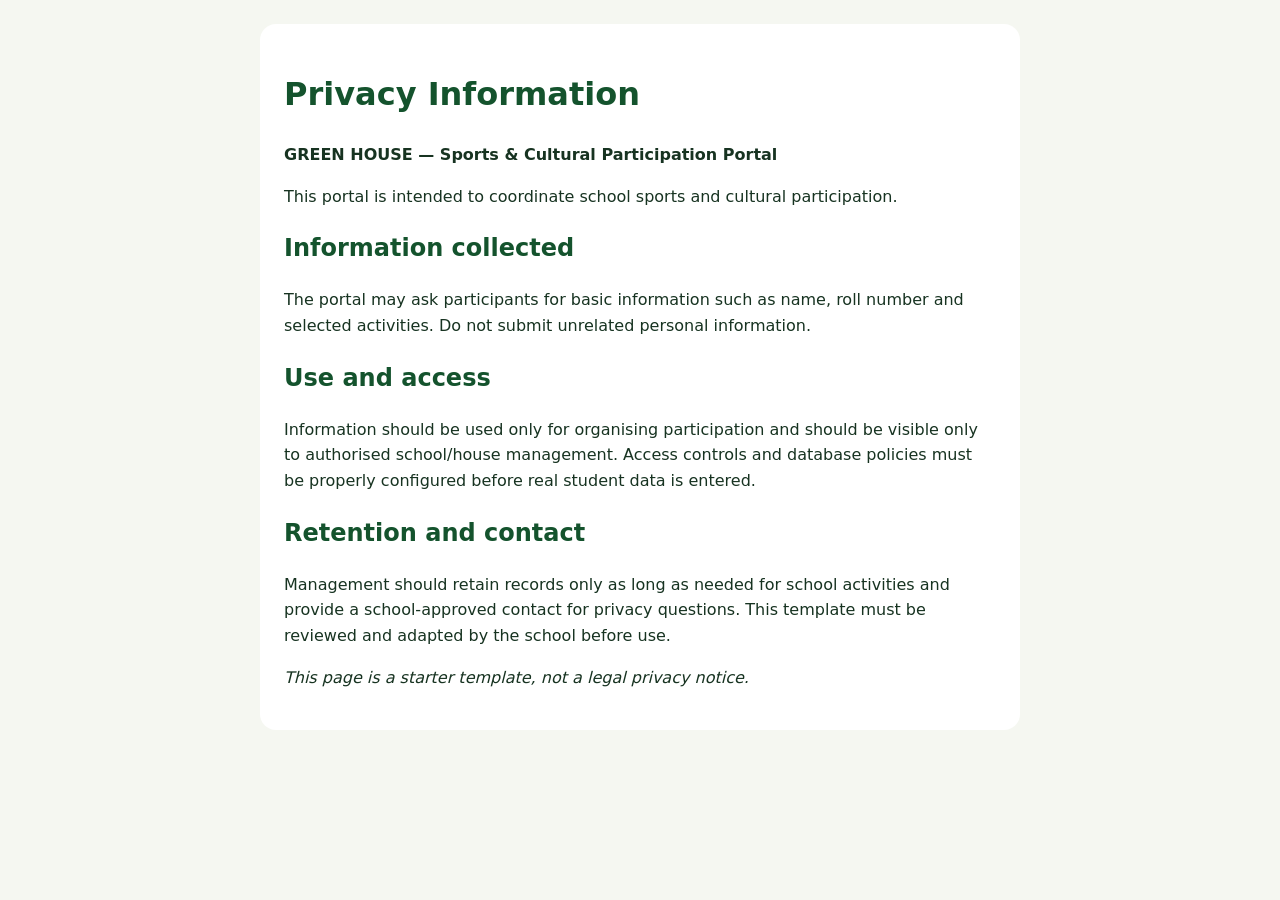
==== privacy.html @ 99b89cd7 "Add files via upload" ====
<!doctype html>
<html lang="en"><head><meta charset="utf-8"><meta name="viewport" content="width=device-width,initial-scale=1"><meta name="theme-color" content="#14532d"><title>Privacy | Green House Portal</title><link rel="icon" href="favicon.svg"><style>body{font-family:system-ui,sans-serif;max-width:760px;margin:auto;padding:24px;line-height:1.6;color:#173321;background:#f5f7f1}h1,h2{color:#14532d}main{background:white;padding:24px;border-radius:16px}</style></head>
<body><main><h1>Privacy Information</h1><p><strong>GREEN HOUSE — Sports &amp; Cultural Participation Portal</strong></p><p>This portal is intended to coordinate school sports and cultural participation.</p><h2>Information collected</h2><p>The portal may ask participants for basic information such as name, roll number and selected activities. Do not submit unrelated personal information.</p><h2>Use and access</h2><p>Information should be used only for organising participation and should be visible only to authorised school/house management. Access controls and database policies must be properly configured before real student data is entered.</p><h2>Retention and contact</h2><p>Management should retain records only as long as needed for school activities and provide a school-approved contact for privacy questions. This template must be reviewed and adapted by the school before use.</p><p><em>This page is a starter template, not a legal privacy notice.</em></p></main></body></html>
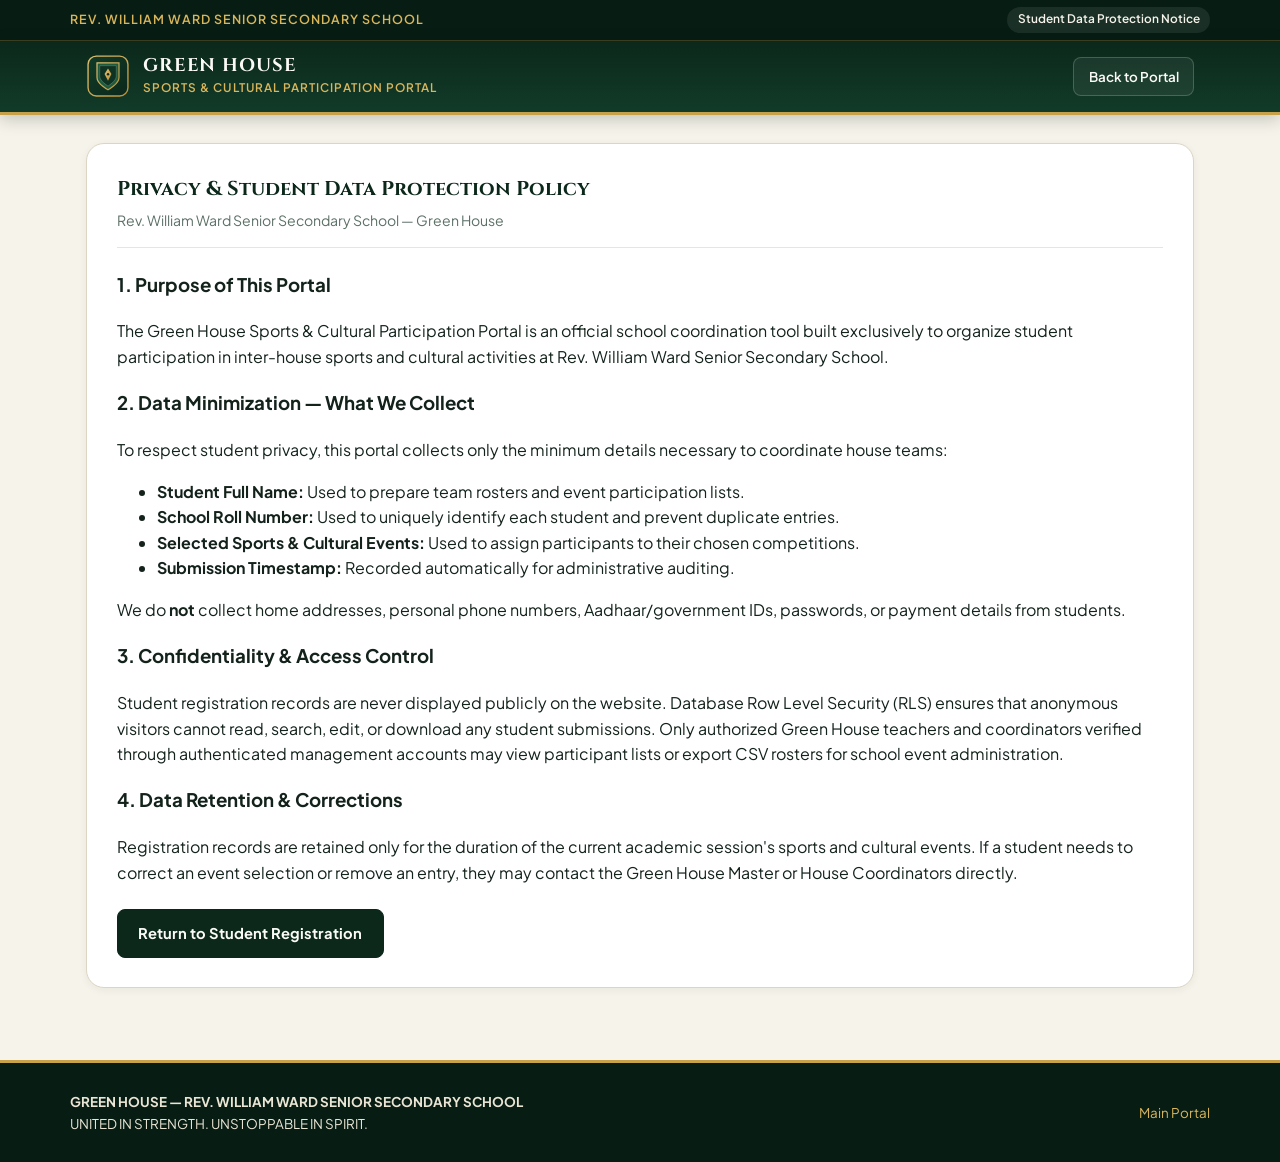
==== commit c4da4798: "Add files via upload" ====
--- a/privacy.html
+++ b/privacy.html
@@ -1,3 +1,94 @@
-<!doctype html>
-<html lang="en"><head><meta charset="utf-8"><meta name="viewport" content="width=device-width,initial-scale=1"><meta name="theme-color" content="#14532d"><title>Privacy | Green House Portal</title><link rel="icon" href="favicon.svg"><style>body{font-family:system-ui,sans-serif;max-width:760px;margin:auto;padding:24px;line-height:1.6;color:#173321;background:#f5f7f1}h1,h2{color:#14532d}main{background:white;padding:24px;border-radius:16px}</style></head>
-<body><main><h1>Privacy Information</h1><p><strong>GREEN HOUSE — Sports &amp; Cultural Participation Portal</strong></p><p>This portal is intended to coordinate school sports and cultural participation.</p><h2>Information collected</h2><p>The portal may ask participants for basic information such as name, roll number and selected activities. Do not submit unrelated personal information.</p><h2>Use and access</h2><p>Information should be used only for organising participation and should be visible only to authorised school/house management. Access controls and database policies must be properly configured before real student data is entered.</p><h2>Retention and contact</h2><p>Management should retain records only as long as needed for school activities and provide a school-approved contact for privacy questions. This template must be reviewed and adapted by the school before use.</p><p><em>This page is a starter template, not a legal privacy notice.</em></p></main></body></html>
+<!DOCTYPE html>
+<html lang="en">
+<head>
+  <meta charset="UTF-8" />
+  <meta name="viewport" content="width=device-width, initial-scale=1.0" />
+  <meta name="theme-color" content="#0B281B" />
+  <title>Privacy Policy — GREEN HOUSE Participation Portal</title>
+  <link rel="icon" type="image/svg+xml" href="./favicon.svg" />
+  <link rel="manifest" href="./manifest.json" />
+  <link rel="preconnect" href="https://fonts.googleapis.com" />
+  <link rel="preconnect" href="https://fonts.gstatic.com" crossorigin />
+  <link href="https://fonts.googleapis.com/css2?family=Cinzel:wght@600;700&family=Plus+Jakarta+Sans:wght@400;500;600;700&display=swap" rel="stylesheet" />
+  <link rel="stylesheet" href="./styles.css" />
+</head>
+<body>
+  <div class="top-banner">
+    <div class="top-banner-inner">
+      <span class="school-tag">REV. WILLIAM WARD SENIOR SECONDARY SCHOOL</span>
+      <span class="connection-pill">Student Data Protection Notice</span>
+    </div>
+  </div>
+
+  <header class="site-header">
+    <div class="header-inner">
+      <a href="./index.html" class="brand">
+        <img src="./favicon.svg" alt="Green House Emblem" class="brand-crest" width="44" height="44" />
+        <div>
+          <p class="brand-title">GREEN HOUSE</p>
+          <p class="brand-subtitle">Sports &amp; Cultural Participation Portal</p>
+        </div>
+      </a>
+      <nav class="main-nav">
+        <a href="./index.html" class="nav-btn">Back to Portal</a>
+      </nav>
+    </div>
+  </header>
+
+  <main class="main-content">
+    <article class="card">
+      <div class="card-header">
+        <div>
+          <h1 class="card-title">Privacy &amp; Student Data Protection Policy</h1>
+          <p class="card-subtitle">Rev. William Ward Senior Secondary School — Green House</p>
+        </div>
+      </div>
+
+      <h3>1. Purpose of This Portal</h3>
+      <p>
+        The Green House Sports &amp; Cultural Participation Portal is an official school coordination tool built exclusively to organize student participation in inter-house sports and cultural activities at Rev. William Ward Senior Secondary School.
+      </p>
+
+      <h3>2. Data Minimization — What We Collect</h3>
+      <p>
+        To respect student privacy, this portal collects only the minimum details necessary to coordinate house teams:
+      </p>
+      <ul>
+        <li><strong>Student Full Name:</strong> Used to prepare team rosters and event participation lists.</li>
+        <li><strong>School Roll Number:</strong> Used to uniquely identify each student and prevent duplicate entries.</li>
+        <li><strong>Selected Sports &amp; Cultural Events:</strong> Used to assign participants to their chosen competitions.</li>
+        <li><strong>Submission Timestamp:</strong> Recorded automatically for administrative auditing.</li>
+      </ul>
+      <p>
+        We do <strong>not</strong> collect home addresses, personal phone numbers, Aadhaar/government IDs, passwords, or payment details from students.
+      </p>
+
+      <h3>3. Confidentiality &amp; Access Control</h3>
+      <p>
+        Student registration records are never displayed publicly on the website. Database Row Level Security (RLS) ensures that anonymous visitors cannot read, search, edit, or download any student submissions. Only authorized Green House teachers and coordinators verified through authenticated management accounts may view participant lists or export CSV rosters for school event administration.
+      </p>
+
+      <h3>4. Data Retention &amp; Corrections</h3>
+      <p>
+        Registration records are retained only for the duration of the current academic session's sports and cultural events. If a student needs to correct an event selection or remove an entry, they may contact the Green House Master or House Coordinators directly.
+      </p>
+
+      <div class="form-actions">
+        <a href="./index.html" class="btn btn-primary">Return to Student Registration</a>
+      </div>
+    </article>
+  </main>
+
+  <footer class="site-footer">
+    <div class="footer-inner">
+      <div>
+        <strong>GREEN HOUSE — REV. WILLIAM WARD SENIOR SECONDARY SCHOOL</strong><br />
+        <span>UNITED IN STRENGTH. UNSTOPPABLE IN SPIRIT.</span>
+      </div>
+      <div class="footer-links">
+        <a href="./index.html">Main Portal</a>
+      </div>
+    </div>
+  </footer>
+</body>
+</html>
--- a/styles.css
+++ b/styles.css
@@ -0,0 +1,943 @@
+:root {
+  --forest-950: #071d14;
+  --forest-900: #0b281b;
+  --forest-800: #123b29;
+  --emerald-700: #1e5a3e;
+  --emerald-600: #28724f;
+  --emerald-100: #e6f1eb;
+  --cream-50: #fbfaf6;
+  --cream-100: #f6f3ea;
+  --cream-200: #ebe5d5;
+  --white: #ffffff;
+  --gold-500: #c8a24a;
+  --gold-400: #d9b65b;
+  --gold-700: #8a6b22;
+  --gold-100: #faf3e1;
+  --ink-900: #13221b;
+  --ink-700: #33473d;
+  --ink-500: #5c7066;
+  --border-light: #dcd5c4;
+  --danger-700: #9f2d2d;
+  --danger-100: #fdecec;
+  --success-700: #1a6640;
+  --success-100: #e4f5ec;
+  --warn-700: #8c5c12;
+  --warn-100: #fef5e4;
+  --radius-sm: 8px;
+  --radius-md: 12px;
+  --radius-lg: 18px;
+  --shadow-sm: 0 2px 8px rgba(11, 40, 27, 0.06);
+  --shadow-md: 0 10px 28px rgba(11, 40, 27, 0.10);
+  --font-display: "Cinzel", "Georgia", "Times New Roman", serif;
+  --font-sans: "Plus Jakarta Sans", -apple-system, BlinkMacSystemFont, "Segoe UI", Roboto, sans-serif;
+}
+
+*,
+*::before,
+*::after {
+  box-sizing: border-box;
+}
+
+html {
+  scroll-behavior: smooth;
+  -webkit-text-size-adjust: 100%;
+}
+
+body {
+  margin: 0;
+  font-family: var(--font-sans);
+  background-color: var(--cream-100);
+  color: var(--ink-900);
+  line-height: 1.6;
+  min-height: 100vh;
+  display: flex;
+  flex-direction: column;
+}
+
+a {
+  color: var(--emerald-700);
+  text-decoration: none;
+}
+
+a:hover {
+  text-decoration: underline;
+}
+
+/* Top Utility Strip */
+.top-banner {
+  background-color: var(--forest-950);
+  color: var(--cream-200);
+  font-size: 0.78rem;
+  padding: 0.45rem 1rem;
+  border-bottom: 1px solid rgba(200, 162, 74, 0.28);
+}
+
+.top-banner-inner {
+  max-width: 1140px;
+  margin: 0 auto;
+  display: flex;
+  flex-wrap: wrap;
+  align-items: center;
+  justify-content: space-between;
+  gap: 0.5rem;
+}
+
+.school-tag {
+  letter-spacing: 0.08em;
+  text-transform: uppercase;
+  font-weight: 600;
+  color: var(--gold-400);
+}
+
+.connection-pill {
+  display: inline-flex;
+  align-items: center;
+  gap: 0.4rem;
+  padding: 0.2rem 0.65rem;
+  border-radius: 999px;
+  font-size: 0.74rem;
+  font-weight: 600;
+  background: rgba(255, 255, 255, 0.08);
+  color: var(--cream-100);
+}
+
+.connection-pill .dot {
+  width: 8px;
+  height: 8px;
+  border-radius: 50%;
+  background-color: var(--gold-400);
+}
+
+.connection-pill.is-connected .dot {
+  background-color: #4ade80;
+}
+
+.connection-pill.is-error .dot {
+  background-color: #f87171;
+}
+
+/* Header & Navigation */
+.site-header {
+  background: linear-gradient(180deg, var(--forest-900) 0%, var(--forest-800) 100%);
+  color: var(--cream-50);
+  border-bottom: 3px solid var(--gold-500);
+  position: sticky;
+  top: 0;
+  z-index: 40;
+  box-shadow: 0 4px 16px rgba(7, 29, 20, 0.22);
+}
+
+.header-inner {
+  max-width: 1140px;
+  margin: 0 auto;
+  padding: 0.85rem 1rem;
+  display: flex;
+  flex-wrap: wrap;
+  align-items: center;
+  justify-content: space-between;
+  gap: 0.85rem;
+}
+
+.brand {
+  display: flex;
+  align-items: center;
+  gap: 0.8rem;
+  color: var(--cream-50);
+}
+
+.brand:hover {
+  text-decoration: none;
+}
+
+.brand-crest {
+  width: 44px;
+  height: 44px;
+  flex-shrink: 0;
+}
+
+.brand-title {
+  margin: 0;
+  font-family: var(--font-display);
+  font-size: 1.15rem;
+  font-weight: 700;
+  letter-spacing: 0.05em;
+  color: var(--cream-50);
+  line-height: 1.2;
+}
+
+.brand-subtitle {
+  margin: 0.1rem 0 0;
+  font-size: 0.74rem;
+  letter-spacing: 0.09em;
+  text-transform: uppercase;
+  color: var(--gold-400);
+  font-weight: 600;
+}
+
+.main-nav {
+  display: flex;
+  flex-wrap: wrap;
+  align-items: center;
+  gap: 0.45rem;
+}
+
+.nav-btn {
+  appearance: none;
+  border: 1px solid rgba(248, 246, 240, 0.2);
+  background: rgba(255, 255, 255, 0.06);
+  color: var(--cream-50);
+  font-family: var(--font-sans);
+  font-size: 0.84rem;
+  font-weight: 600;
+  padding: 0.5rem 0.9rem;
+  border-radius: var(--radius-sm);
+  cursor: pointer;
+  transition: background-color 0.15s ease, border-color 0.15s ease, color 0.15s ease;
+}
+
+.nav-btn:hover {
+  background: rgba(255, 255, 255, 0.14);
+  border-color: var(--gold-400);
+}
+
+.nav-btn.active {
+  background-color: var(--gold-500);
+  border-color: var(--gold-500);
+  color: var(--forest-950);
+}
+
+.nav-btn-install {
+  border-color: var(--gold-400);
+  color: var(--gold-400);
+}
+
+/* Hero Section */
+.hero {
+  background: radial-gradient(circle at top right, #1e5a3e 0%, #0b281b 70%);
+  color: var(--cream-50);
+  padding: 2.25rem 1rem 2.5rem;
+  border-bottom: 1px solid var(--border-light);
+}
+
+.hero-inner {
+  max-width: 1140px;
+  margin: 0 auto;
+  display: grid;
+  grid-template-columns: 1fr;
+  gap: 1.5rem;
+  align-items: center;
+}
+
+@media (min-width: 820px) {
+  .hero-inner {
+    grid-template-columns: 1.45fr 0.85fr;
+  }
+}
+
+.hero-kicker {
+  display: inline-block;
+  font-size: 0.76rem;
+  font-weight: 700;
+  letter-spacing: 0.12em;
+  text-transform: uppercase;
+  color: var(--gold-400);
+  background: rgba(200, 162, 74, 0.14);
+  border: 1px solid rgba(200, 162, 74, 0.35);
+  padding: 0.3rem 0.75rem;
+  border-radius: 999px;
+  margin-bottom: 0.75rem;
+}
+
+.hero h1 {
+  margin: 0 0 0.65rem;
+  font-family: var(--font-display);
+  font-size: clamp(1.55rem, 3.2vw, 2.35rem);
+  line-height: 1.2;
+  color: var(--cream-50);
+}
+
+.hero-motto {
+  margin: 0 0 0.85rem;
+  font-size: 0.95rem;
+  font-weight: 700;
+  letter-spacing: 0.11em;
+  color: var(--gold-400);
+}
+
+.hero-desc {
+  margin: 0;
+  color: var(--cream-200);
+  font-size: 0.96rem;
+  max-width: 60ch;
+}
+
+.hero-status-card {
+  background: rgba(7, 29, 20, 0.65);
+  border: 1px solid rgba(200, 162, 74, 0.4);
+  border-radius: var(--radius-md);
+  padding: 1.25rem;
+}
+
+.hero-status-label {
+  font-size: 0.74rem;
+  text-transform: uppercase;
+  letter-spacing: 0.1em;
+  color: var(--cream-200);
+  margin: 0 0 0.35rem;
+}
+
+.reg-badge {
+  display: inline-flex;
+  align-items: center;
+  gap: 0.45rem;
+  font-size: 0.92rem;
+  font-weight: 700;
+  padding: 0.35rem 0.8rem;
+  border-radius: var(--radius-sm);
+  margin-bottom: 0.75rem;
+}
+
+.reg-badge.open {
+  background-color: rgba(34, 197, 94, 0.18);
+  color: #86efac;
+  border: 1px solid rgba(134, 239, 172, 0.35);
+}
+
+.reg-badge.closed {
+  background-color: rgba(239, 68, 68, 0.18);
+  color: #fca5a5;
+  border: 1px solid rgba(252, 165, 165, 0.35);
+}
+
+.reg-badge.pending {
+  background-color: rgba(200, 162, 74, 0.18);
+  color: var(--gold-400);
+  border: 1px solid rgba(217, 182, 91, 0.35);
+}
+
+.hero-meta-list {
+  list-style: none;
+  padding: 0;
+  margin: 0;
+  font-size: 0.85rem;
+  color: var(--cream-200);
+  display: grid;
+  gap: 0.4rem;
+}
+
+/* Main Container */
+.main-content {
+  max-width: 1140px;
+  width: 100%;
+  margin: 0 auto;
+  padding: 1.75rem 1rem 3rem;
+  flex: 1;
+}
+
+.view-section {
+  display: none;
+}
+
+.view-section.active {
+  display: block;
+}
+
+/* Alerts & Banners */
+.alert {
+  padding: 0.95rem 1.1rem;
+  border-radius: var(--radius-md);
+  margin-bottom: 1.25rem;
+  font-size: 0.92rem;
+  border: 1px solid transparent;
+  line-height: 1.5;
+}
+
+.alert-info {
+  background-color: var(--emerald-100);
+  border-color: #b7d7c6;
+  color: var(--forest-900);
+}
+
+.alert-warning {
+  background-color: var(--warn-100);
+  border-color: #ebd09e;
+  color: var(--warn-700);
+}
+
+.alert-success {
+  background-color: var(--success-100);
+  border-color: #a7d9be;
+  color: var(--success-700);
+}
+
+.alert-danger {
+  background-color: var(--danger-100);
+  border-color: #e6b4b4;
+  color: var(--danger-700);
+}
+
+/* Cards */
+.card {
+  background-color: var(--white);
+  border: 1px solid var(--border-light);
+  border-radius: var(--radius-lg);
+  padding: 1.4rem;
+  box-shadow: var(--shadow-sm);
+  margin-bottom: 1.5rem;
+}
+
+@media (min-width: 640px) {
+  .card {
+    padding: 1.85rem;
+  }
+}
+
+.card-header {
+  border-bottom: 1px solid var(--cream-200);
+  padding-bottom: 0.95rem;
+  margin-bottom: 1.35rem;
+  display: flex;
+  flex-wrap: wrap;
+  align-items: center;
+  justify-content: space-between;
+  gap: 0.75rem;
+}
+
+.card-title {
+  margin: 0;
+  font-family: var(--font-display);
+  font-size: 1.25rem;
+  color: var(--forest-900);
+}
+
+.card-subtitle {
+  margin: 0.25rem 0 0;
+  font-size: 0.88rem;
+  color: var(--ink-500);
+}
+
+/* Form Elements */
+.form-grid-2 {
+  display: grid;
+  grid-template-columns: 1fr;
+  gap: 1.1rem;
+}
+
+@media (min-width: 640px) {
+  .form-grid-2 {
+    grid-template-columns: 1fr 1fr;
+  }
+}
+
+.form-group {
+  margin-bottom: 1.15rem;
+}
+
+.form-label {
+  display: block;
+  font-size: 0.88rem;
+  font-weight: 700;
+  color: var(--forest-900);
+  margin-bottom: 0.4rem;
+}
+
+.form-hint {
+  display: block;
+  font-size: 0.79rem;
+  color: var(--ink-500);
+  margin-top: 0.3rem;
+}
+
+.form-control {
+  width: 100%;
+  padding: 0.72rem 0.9rem;
+  font-family: var(--font-sans);
+  font-size: 0.96rem;
+  color: var(--ink-900);
+  background-color: var(--cream-50);
+  border: 1.5px solid var(--border-light);
+  border-radius: var(--radius-sm);
+  transition: border-color 0.15s ease, box-shadow 0.15s ease;
+}
+
+.form-control:focus {
+  outline: none;
+  border-color: var(--emerald-700);
+  background-color: var(--white);
+  box-shadow: 0 0 0 3px rgba(30, 90, 62, 0.14);
+}
+
+/* Event Selection Grid */
+.event-category-block {
+  margin-top: 1.35rem;
+  padding-top: 1.2rem;
+  border-top: 1px solid var(--cream-200);
+}
+
+.category-heading-row {
+  display: flex;
+  flex-wrap: wrap;
+  align-items: center;
+  justify-content: space-between;
+  gap: 0.5rem;
+  margin-bottom: 0.85rem;
+}
+
+.category-title {
+  margin: 0;
+  font-size: 1.02rem;
+  font-weight: 700;
+  color: var(--forest-900);
+  display: flex;
+  align-items: center;
+  gap: 0.5rem;
+}
+
+.count-chip {
+  font-size: 0.76rem;
+  font-weight: 700;
+  padding: 0.2rem 0.6rem;
+  border-radius: 999px;
+  background-color: var(--emerald-100);
+  color: var(--emerald-700);
+}
+
+.events-checkbox-grid {
+  display: grid;
+  grid-template-columns: repeat(auto-fill, minmax(200px, 1fr));
+  gap: 0.65rem;
+}
+
+.event-option {
+  position: relative;
+  display: flex;
+  align-items: center;
+  gap: 0.65rem;
+  padding: 0.72rem 0.85rem;
+  background-color: var(--cream-50);
+  border: 1.5px solid var(--border-light);
+  border-radius: var(--radius-sm);
+  cursor: pointer;
+  user-select: none;
+  transition: border-color 0.15s ease, background-color 0.15s ease;
+}
+
+.event-option:hover {
+  border-color: var(--emerald-600);
+  background-color: var(--white);
+}
+
+.event-option input[type="checkbox"] {
+  width: 18px;
+  height: 18px;
+  accent-color: var(--emerald-700);
+  margin: 0;
+  flex-shrink: 0;
+  cursor: pointer;
+}
+
+.event-option.selected {
+  background-color: var(--emerald-100);
+  border-color: var(--emerald-700);
+  font-weight: 600;
+  color: var(--forest-900);
+}
+
+/* Buttons */
+.btn {
+  display: inline-flex;
+  align-items: center;
+  justify-content: center;
+  gap: 0.45rem;
+  font-family: var(--font-sans);
+  font-size: 0.92rem;
+  font-weight: 700;
+  padding: 0.72rem 1.3rem;
+  border-radius: var(--radius-sm);
+  border: 1.5px solid transparent;
+  cursor: pointer;
+  transition: background-color 0.15s ease, border-color 0.15s ease, opacity 0.15s ease;
+}
+
+.btn:disabled {
+  opacity: 0.55;
+  cursor: not-allowed;
+}
+
+.btn-primary {
+  background-color: var(--forest-900);
+  color: var(--cream-50);
+  border-color: var(--forest-900);
+}
+
+.btn-primary:hover:not(:disabled) {
+  background-color: var(--emerald-700);
+  border-color: var(--emerald-700);
+}
+
+.btn-gold {
+  background-color: var(--gold-500);
+  color: var(--forest-950);
+  border-color: var(--gold-500);
+}
+
+.btn-gold:hover:not(:disabled) {
+  background-color: var(--gold-400);
+}
+
+.btn-outline {
+  background-color: var(--white);
+  color: var(--forest-900);
+  border-color: var(--border-light);
+}
+
+.btn-outline:hover:not(:disabled) {
+  border-color: var(--forest-900);
+  background-color: var(--cream-50);
+}
+
+.btn-danger {
+  background-color: var(--danger-100);
+  color: var(--danger-700);
+  border-color: #e4b2b2;
+}
+
+.btn-danger:hover:not(:disabled) {
+  background-color: #f9d8d8;
+}
+
+.btn-sm {
+  font-size: 0.8rem;
+  padding: 0.42rem 0.78rem;
+}
+
+.form-actions {
+  margin-top: 1.5rem;
+  display: flex;
+  flex-wrap: wrap;
+  align-items: center;
+  gap: 0.75rem;
+}
+
+/* Confirmation Receipt Box */
+.receipt-box {
+  background-color: var(--cream-50);
+  border: 1.5px solid var(--gold-500);
+  border-radius: var(--radius-md);
+  padding: 1.25rem;
+  margin-top: 1.25rem;
+}
+
+.receipt-title {
+  margin: 0 0 0.65rem;
+  font-family: var(--font-display);
+  font-size: 1.08rem;
+  color: var(--forest-900);
+}
+
+.receipt-grid {
+  display: grid;
+  grid-template-columns: repeat(auto-fit, minmax(180px, 1fr));
+  gap: 0.75rem;
+  font-size: 0.88rem;
+}
+
+/* Management Dashboard */
+.login-card {
+  max-width: 460px;
+  margin: 1rem auto;
+}
+
+.dashboard-topbar {
+  display: flex;
+  flex-wrap: wrap;
+  align-items: center;
+  justify-content: space-between;
+  gap: 0.85rem;
+  background-color: var(--forest-900);
+  color: var(--cream-50);
+  padding: 1rem 1.25rem;
+  border-radius: var(--radius-md);
+  margin-bottom: 1.25rem;
+  border-left: 4px solid var(--gold-500);
+}
+
+.dashboard-tabs {
+  display: flex;
+  flex-wrap: wrap;
+  gap: 0.45rem;
+  margin-bottom: 1.35rem;
+  border-bottom: 2px solid var(--cream-200);
+  padding-bottom: 0.65rem;
+}
+
+.tab-btn {
+  appearance: none;
+  border: 1px solid var(--border-light);
+  background: var(--white);
+  color: var(--ink-700);
+  font-family: var(--font-sans);
+  font-size: 0.86rem;
+  font-weight: 700;
+  padding: 0.55rem 1rem;
+  border-radius: var(--radius-sm);
+  cursor: pointer;
+}
+
+.tab-btn.active {
+  background-color: var(--forest-900);
+  border-color: var(--forest-900);
+  color: var(--cream-50);
+}
+
+.tab-panel {
+  display: none;
+}
+
+.tab-panel.active {
+  display: block;
+}
+
+/* KPI Stat Cards */
+.stats-grid {
+  display: grid;
+  grid-template-columns: repeat(auto-fit, minmax(200px, 1fr));
+  gap: 1rem;
+  margin-bottom: 1.5rem;
+}
+
+.stat-card {
+  background-color: var(--white);
+  border: 1px solid var(--border-light);
+  border-top: 3px solid var(--emerald-700);
+  border-radius: var(--radius-md);
+  padding: 1.15rem;
+  box-shadow: var(--shadow-sm);
+}
+
+.stat-card.gold-accent {
+  border-top-color: var(--gold-500);
+}
+
+.stat-label {
+  font-size: 0.78rem;
+  font-weight: 700;
+  text-transform: uppercase;
+  letter-spacing: 0.06em;
+  color: var(--ink-500);
+  margin: 0 0 0.35rem;
+}
+
+.stat-value {
+  font-family: var(--font-display);
+  font-size: 1.85rem;
+  font-weight: 700;
+  color: var(--forest-900);
+  margin: 0;
+}
+
+.stat-note {
+  font-size: 0.78rem;
+  color: var(--ink-500);
+  margin: 0.25rem 0 0;
+}
+
+/* Breakdown Bars */
+.breakdown-grid {
+  display: grid;
+  grid-template-columns: 1fr;
+  gap: 1.25rem;
+}
+
+@media (min-width: 768px) {
+  .breakdown-grid {
+    grid-template-columns: 1fr 1fr;
+  }
+}
+
+.bar-row {
+  margin-bottom: 0.75rem;
+}
+
+.bar-label-row {
+  display: flex;
+  justify-content: space-between;
+  font-size: 0.85rem;
+  font-weight: 600;
+  margin-bottom: 0.25rem;
+}
+
+.bar-track {
+  width: 100%;
+  height: 8px;
+  background-color: var(--cream-200);
+  border-radius: 999px;
+  overflow: hidden;
+}
+
+.bar-fill {
+  height: 100%;
+  background-color: var(--emerald-700);
+  border-radius: 999px;
+}
+
+.bar-fill.cultural {
+  background-color: var(--gold-500);
+}
+
+/* Tables */
+.toolbar-row {
+  display: flex;
+  flex-wrap: wrap;
+  align-items: center;
+  justify-content: space-between;
+  gap: 0.75rem;
+  margin-bottom: 1rem;
+}
+
+.search-input-wrap {
+  flex: 1 1 250px;
+}
+
+.table-responsive {
+  width: 100%;
+  overflow-x: auto;
+  border: 1px solid var(--border-light);
+  border-radius: var(--radius-md);
+}
+
+table {
+  width: 100%;
+  border-collapse: collapse;
+  font-size: 0.88rem;
+  background-color: var(--white);
+}
+
+th,
+td {
+  padding: 0.78rem 0.9rem;
+  text-align: left;
+  border-bottom: 1px solid var(--cream-200);
+  vertical-align: top;
+}
+
+th {
+  background-color: var(--cream-100);
+  font-weight: 700;
+  color: var(--forest-900);
+  white-space: nowrap;
+}
+
+tr:last-child td {
+  border-bottom: none;
+}
+
+.badge-list {
+  display: flex;
+  flex-wrap: wrap;
+  gap: 0.3rem;
+}
+
+.mini-badge {
+  display: inline-block;
+  font-size: 0.75rem;
+  font-weight: 600;
+  padding: 0.16rem 0.5rem;
+  border-radius: 6px;
+  background-color: var(--emerald-100);
+  color: var(--forest-900);
+}
+
+.mini-badge.cultural {
+  background-color: var(--gold-100);
+  color: var(--gold-700);
+}
+
+.status-pill {
+  display: inline-block;
+  font-size: 0.75rem;
+  font-weight: 700;
+  padding: 0.2rem 0.55rem;
+  border-radius: 999px;
+}
+
+.status-pill.active {
+  background-color: var(--success-100);
+  color: var(--success-700);
+}
+
+.status-pill.inactive {
+  background-color: var(--danger-100);
+  color: var(--danger-700);
+}
+
+.action-group {
+  display: flex;
+  flex-wrap: wrap;
+  gap: 0.35rem;
+}
+
+/* Settings Cards */
+.settings-grid {
+  display: grid;
+  grid-template-columns: 1fr;
+  gap: 1.25rem;
+}
+
+@media (min-width: 768px) {
+  .settings-grid {
+    grid-template-columns: 1fr 1fr;
+  }
+}
+
+.setting-box {
+  border: 1px solid var(--border-light);
+  border-radius: var(--radius-md);
+  padding: 1.25rem;
+  background-color: var(--cream-50);
+}
+
+.setting-box h3 {
+  margin: 0 0 0.45rem;
+  font-size: 1.02rem;
+  color: var(--forest-900);
+}
+
+.setting-box p {
+  margin: 0 0 1rem;
+  font-size: 0.87rem;
+  color: var(--ink-700);
+}
+
+/* Footer */
+.site-footer {
+  background-color: var(--forest-950);
+  color: var(--cream-200);
+  padding: 1.75rem 1rem;
+  border-top: 3px solid var(--gold-500);
+  font-size: 0.84rem;
+}
+
+.footer-inner {
+  max-width: 1140px;
+  margin: 0 auto;
+  display: flex;
+  flex-wrap: wrap;
+  align-items: center;
+  justify-content: space-between;
+  gap: 1rem;
+}
+
+.footer-links {
+  display: flex;
+  flex-wrap: wrap;
+  gap: 1rem;
+}
+
+.footer-links a {
+  color: var(--gold-400);
+}
+
+.hidden {
+  display: none !important;
+}
